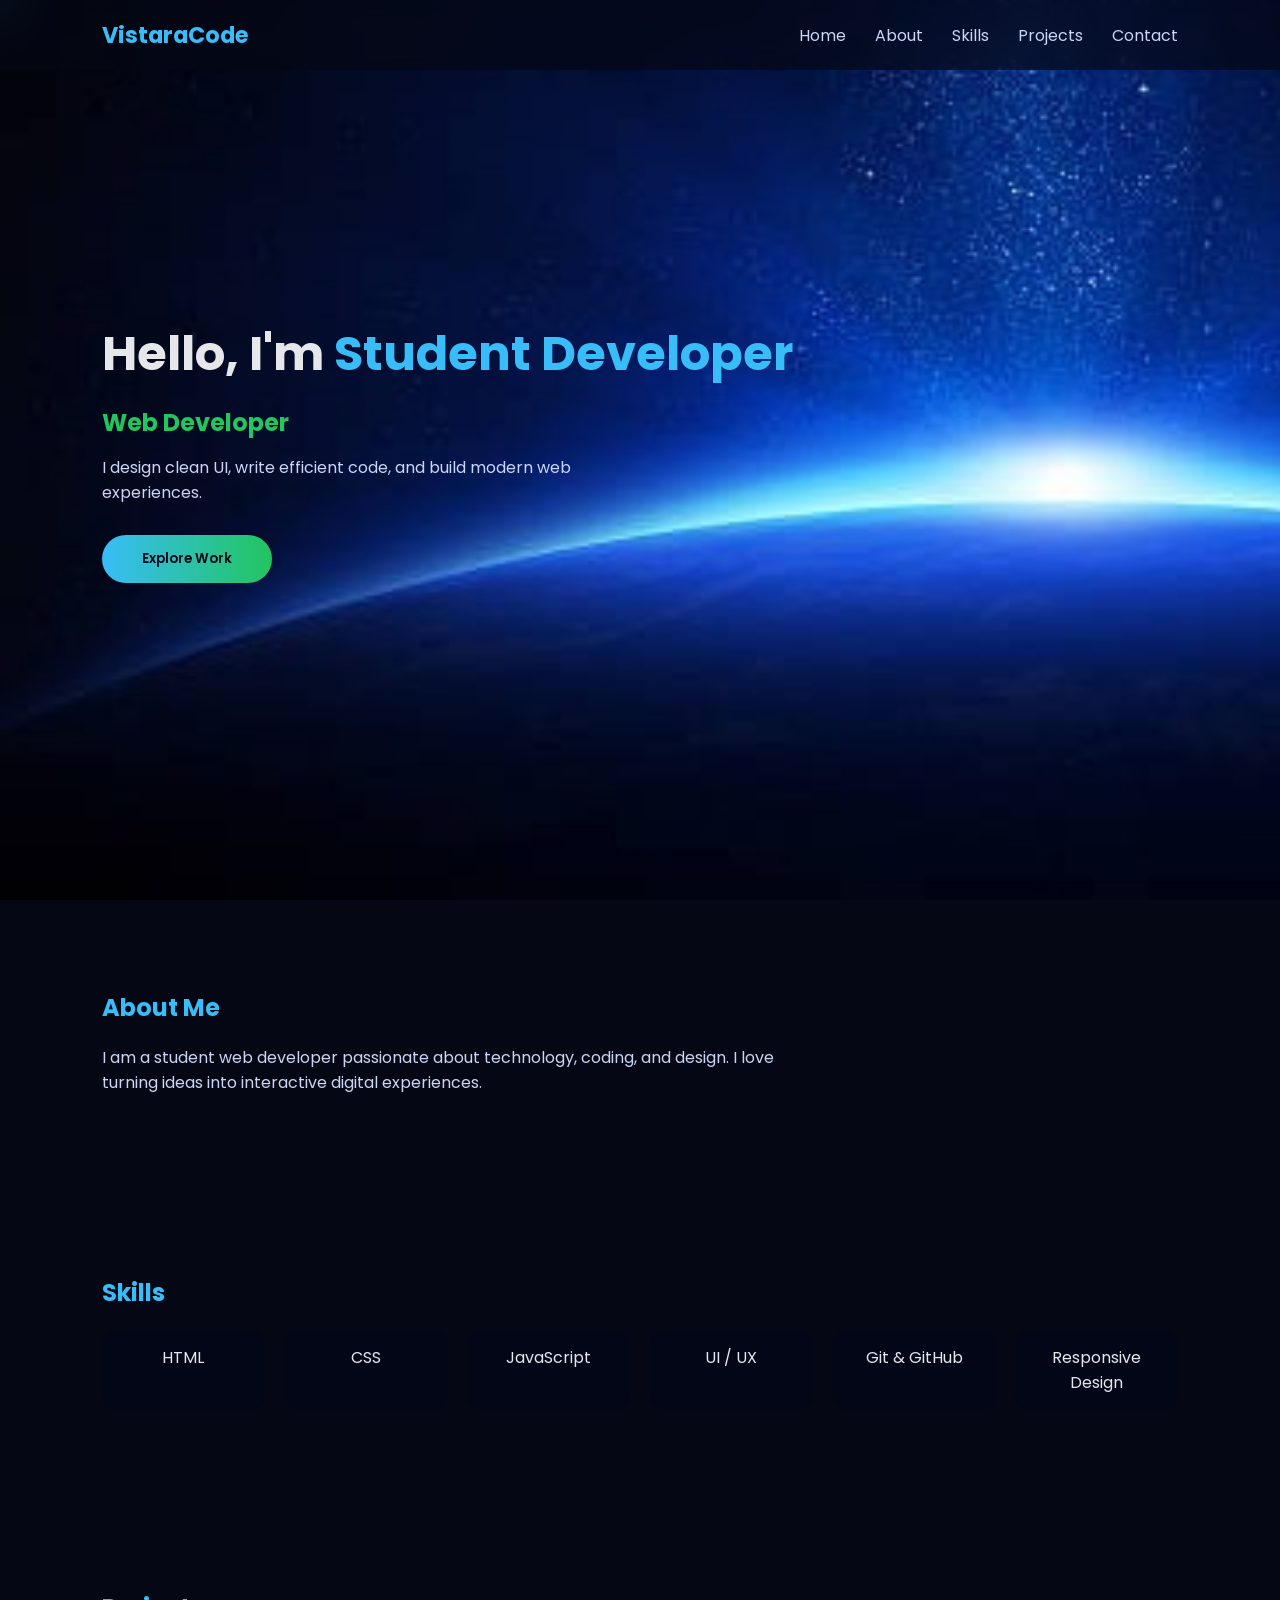
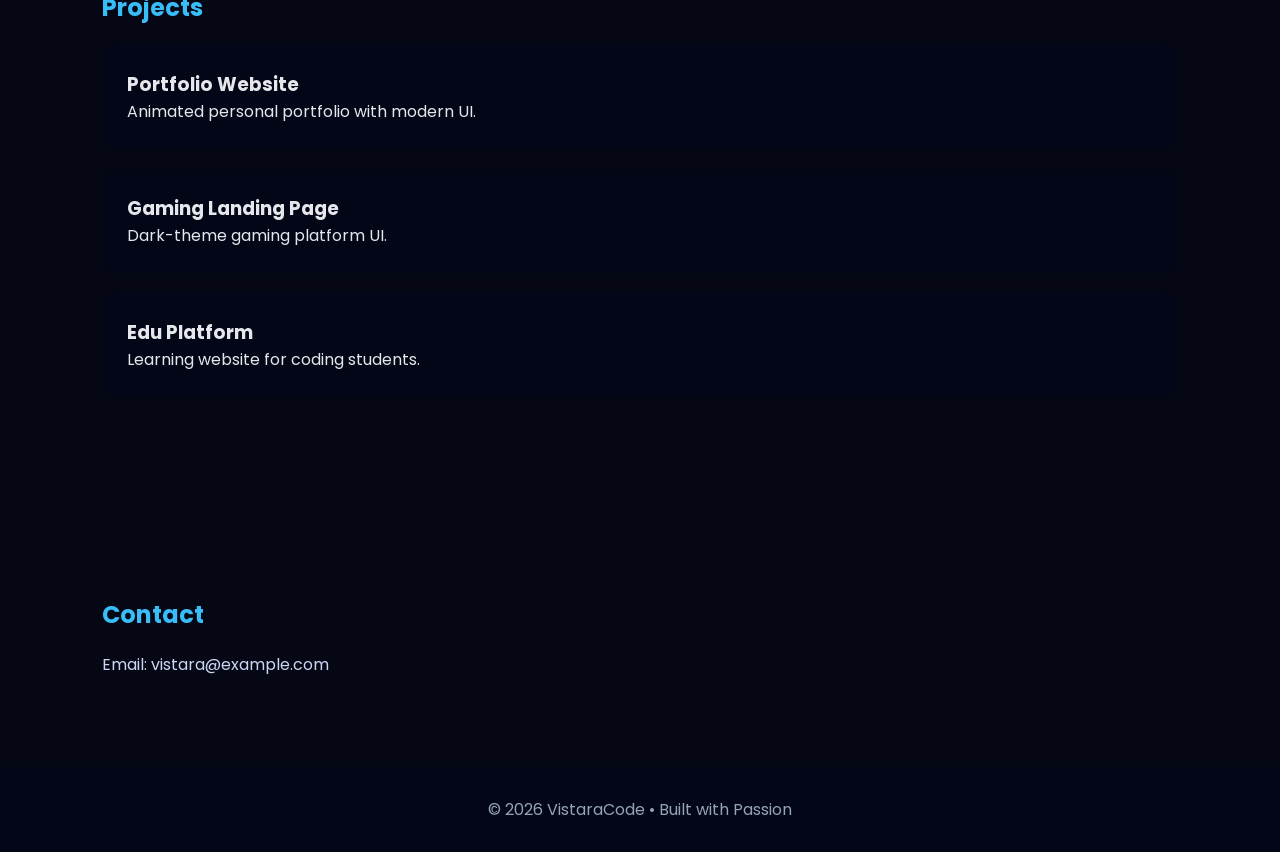
==== index.html @ fbb5d7d7 "main.html" ====
<!DOCTYPE html>
<html lang="en">
<head>
  <meta charset="UTF-8">
  <meta name="viewport" content="width=device-width, initial-scale=1.0">
  <title>Student Portfolio | Web Developer</title>

  <!-- Google Font -->
  <link href="https://fonts.googleapis.com/css2?family=Poppins:wght@300;400;600;700&display=swap" rel="stylesheet">

  <link rel="stylesheet" href="style.css">
</head>
<body>

<header>
  <div class="logo">VistaraCode</div>
  <nav>
    <a href="#home">Home</a>
    <a href="#about">About</a>
    <a href="#skills">Skills</a>
    <a href="#projects">Projects</a>
    <a href="#contact">Contact</a>
  </nav>
</header>

<!-- HERO -->
<section class="hero" id="home">
  <div class="hero-content">
    <h1>Hello, I'm <span>Student Developer</span></h1>
    <h2 id="role">Web Developer</h2>
    <p>I design clean UI, write efficient code, and build modern web experiences.</p>
    <button>Explore Work</button>
  </div>
</section>

<!-- ABOUT -->
<section class="about" id="about">
  <h2>About Me</h2>
  <p>
    I am a student web developer passionate about technology, coding, and design.
    I love turning ideas into interactive digital experiences.
  </p>
</section>

<!-- SKILLS -->
<section class="skills" id="skills">
  <h2>Skills</h2>
  <div class="skill-grid">
    <div class="skill-card">HTML</div>
    <div class="skill-card">CSS</div>
    <div class="skill-card">JavaScript</div>
    <div class="skill-card">UI / UX</div>
    <div class="skill-card">Git & GitHub</div>
    <div class="skill-card">Responsive Design</div>
  </div>
</section>

<!-- PROJECTS -->
<section class="projects" id="projects">
  <h2>Projects</h2>

  <div class="project-card">
    <h3>Portfolio Website</h3>
    <p>Animated personal portfolio with modern UI.</p>
  </div>

  <div class="project-card">
    <h3>Gaming Landing Page</h3>
    <p>Dark-theme gaming platform UI.</p>
  </div>

  <div class="project-card">
    <h3>Edu Platform</h3>
    <p>Learning website for coding students.</p>
  </div>
</section>

<!-- CONTACT -->
<section class="contact" id="contact">
  <h2>Contact</h2>
  <p>Email: vistara@example.com</p>
</section>

<footer>
  © 2026 VistaraCode • Built with Passion
</footer>
<div class="cursor-glow"></div>

<script src="script.js"></script>
</body>
</html>
---- style.css ----
*{
  margin:0;
  padding:0;
  box-sizing:border-box;
  font-family:'Poppins',sans-serif;
}
html{
  scroll-behavior:smooth;
}

*{
  transition:
    color .3s ease,
    background .3s ease,
    transform .3s ease,
    box-shadow .3s ease,
    opacity .3s ease;
}

body{
  background:#050814;
  color:#e5e7eb;
  overflow-x:hidden;
}

header{
  position:fixed;
  top:0;
  width:100%;
  padding:18px 8%;
  display:flex;
  justify-content:space-between;
  align-items:center;
  background:rgba(5,8,20,0.7);
  backdrop-filter:blur(10px);
  z-index:100;
}
header{
  transition:background .4s ease, box-shadow .4s ease;
}

header:hover{
  background:rgba(5,8,20,0.85);
  box-shadow:0 10px 30px rgba(0,0,0,.4);
}


.logo{
  font-size:1.4rem;
  font-weight:700;
  color:#38bdf8;
}

nav a{
  margin-left:25px;
  color:#cbd5f5;
  text-decoration:none;
  position:relative;
  transition:.3s;
}

nav a::after{
  content:'';
  position:absolute;
  bottom:-6px;
  left:0;
  width:0;
  height:2px;
  background:#38bdf8;
  transition:.3s;
}

nav a:hover{
  color:#38bdf8;
}
nav a:hover::after{
  width:100%;
}

/* HERO */
.hero{
  min-height:100vh;
  display:flex;
  align-items:center;
  padding:0 8%;
  background-image: url("Images/im.jpeg");
  background-size: cover;
}
.hero{
  position:relative;
  overflow:hidden;
}

.hero::after{
  content:'';
  position:absolute;
  inset:0;
  background:
    radial-gradient(circle at 20% 20%, rgba(56,189,248,.12), transparent 40%),
    radial-gradient(circle at 80% 80%, rgba(34,197,94,.12), transparent 40%);
  z-index:-1;
  transition:transform .2s ease;
}

.hero h1,
.hero h2,
.hero p{
  transition:transform .5s ease, opacity .5s ease;
}

.hero:hover h1{
  transform:translateY(-4px);
}

.hero:hover p{
  opacity:.9;
}


.hero-content{
  animation:fadeUp 1.2s ease forwards;
}

.hero h1{
  font-size:3rem;
}
.hero h1 span{
  color:#38bdf8;
}

.hero h2{
  margin:15px 0;
  color:#22c55e;
}

.hero p{
  max-width:500px;
  color:#cbd5f5;
}

.hero button{
  margin-top:30px;
  padding:14px 40px;
  border:none;
  border-radius:30px;
  background:linear-gradient(to right,#38bdf8,#22c55e);
  color:#020617;
  font-weight:600;
  cursor:pointer;
  transition:
    transform .3s ease,
    box-shadow .3s ease,
    background .4s ease;
}

.hero button:hover{
  transform:translateY(-3px) scale(1.05);
  box-shadow:0 20px 40px rgba(56,189,248,.4);
}


/* SECTIONS */
section{
  padding:90px 8%;
}

h2{
  color:#38bdf8;
  margin-bottom:20px;
}

/* ABOUT */
.about p{
  max-width:700px;
  color:#cbd5f5;
}

/* SKILLS */
.skill-grid{
  display:grid;
  grid-template-columns:repeat(auto-fit,minmax(150px,1fr));
  gap:20px;
}

.skill-card{
  background:#020617;
  padding:15px;
  text-align:center;
  border-radius:15px;
  transition:
    transform .35s ease,
    box-shadow .35s ease,
    background .35s ease;
}

.skill-card:hover{
  background:#020617;
  transform:translateY(-10px);
  box-shadow:0 20px 45px rgba(56,189,248,.35);
}

.project-card{
  background:#020617;
  padding:25px;
  border-radius:15px;
  margin-bottom:20px;
  transition:
    transform .35s ease,
    box-shadow .35s ease;
}

.project-card:hover{
  transform:translateY(-8px) scale(1.02);
  box-shadow:0 25px 55px rgba(34,197,94,.3);
}



/* CONTACT */
.contact p{
  color:#cbd5f5;
}

footer{
  text-align:center;
  padding:30px;
  background:#020617;
  color:#94a3b8;
}

@keyframes fadeUp{
  from{
    opacity:0;
    transform:translateY(40px);
  }
  to{
    opacity:1;
    transform:translateY(0);
  }
}

@media(max-width:768px){
  header{
    flex-direction:column;
    gap:10px;
  }
  .hero h1{
    font-size:2.2rem;
  }
}
.cursor-glow{
  position:fixed;
  top:0;
  left:0;
  width:150px;
  height:150px;
  border-radius:50%;
  pointer-events:none;
  background:radial-gradient(
    circle,
    rgba(56,189,248,0.15),
    rgba(56,189,248,0.05),
    transparent 60%
  );
  transform:translate(-50%,-50%);
  z-index:0;
  transition:opacity .3s ease;
}
.hero button,
.skill-card,
.project-card{
  transition:
    transform .25s ease,
    box-shadow .25s ease;
  will-change:transform;
}
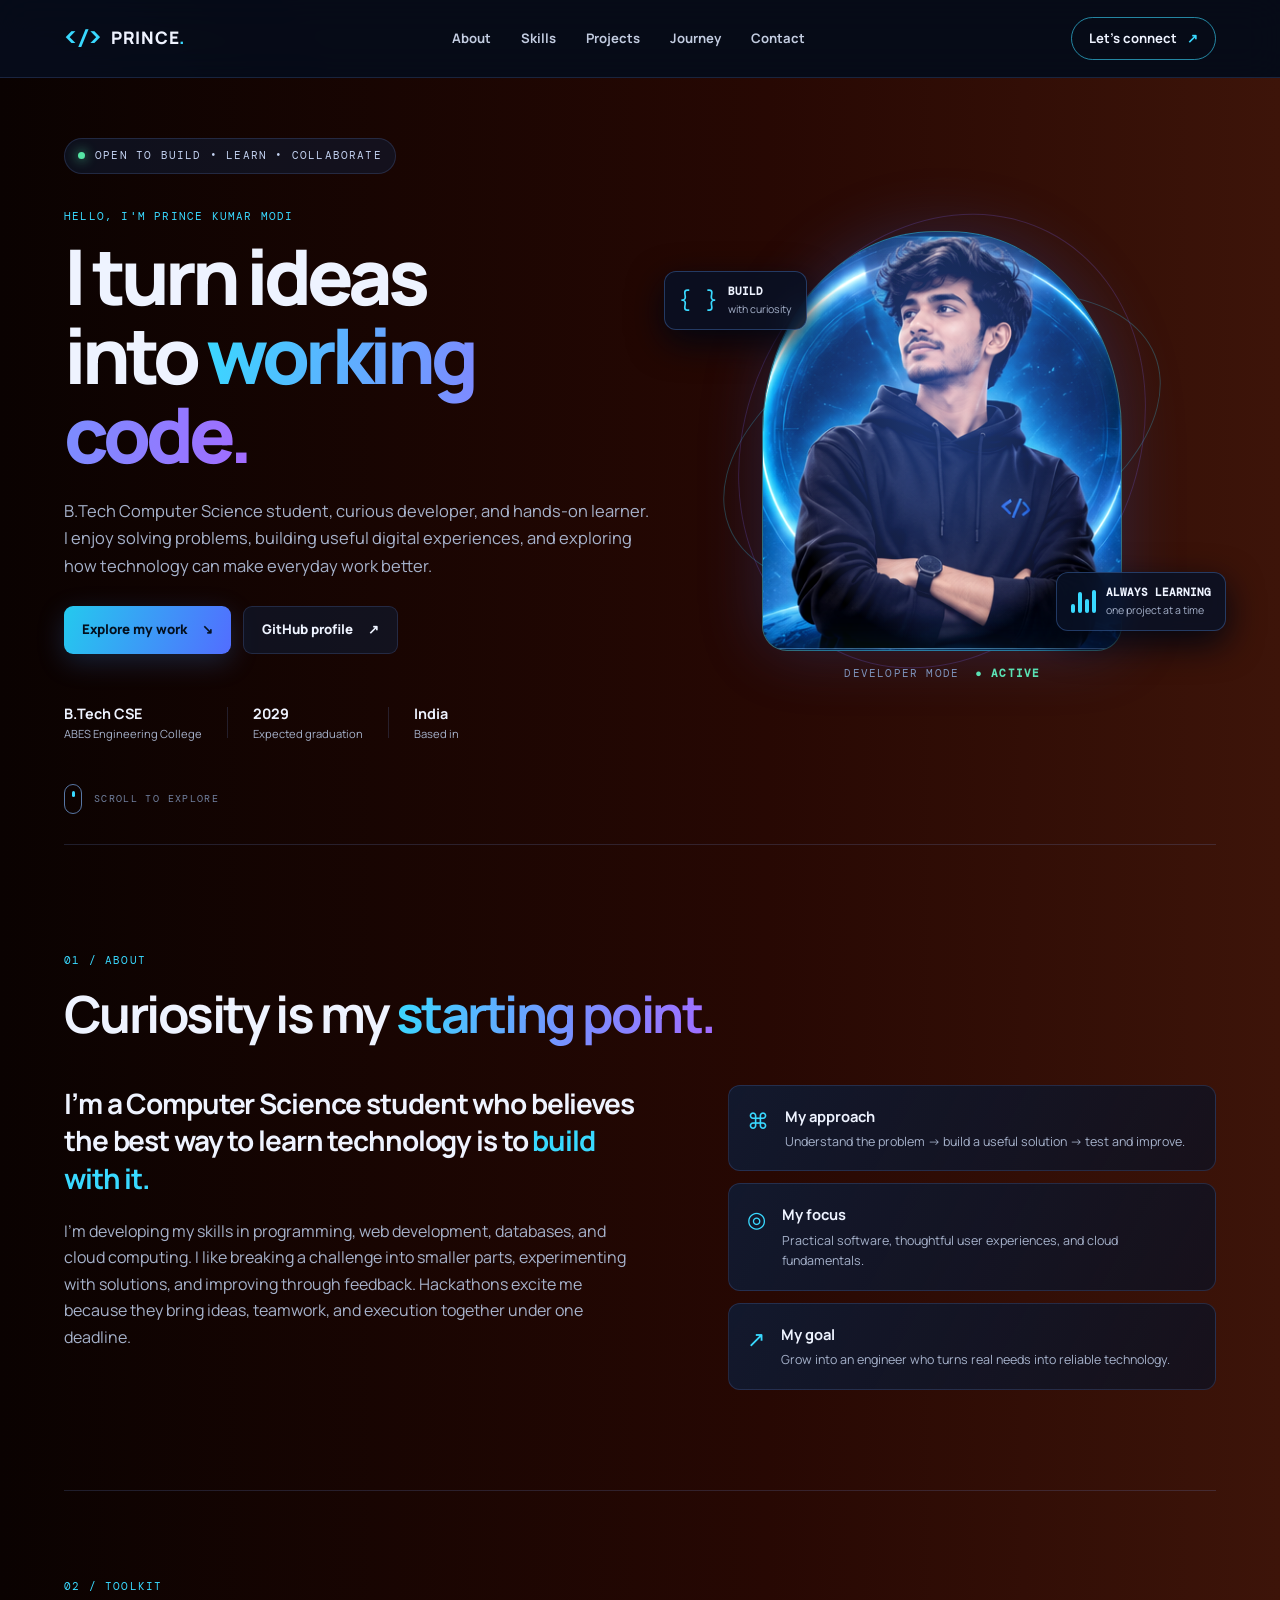
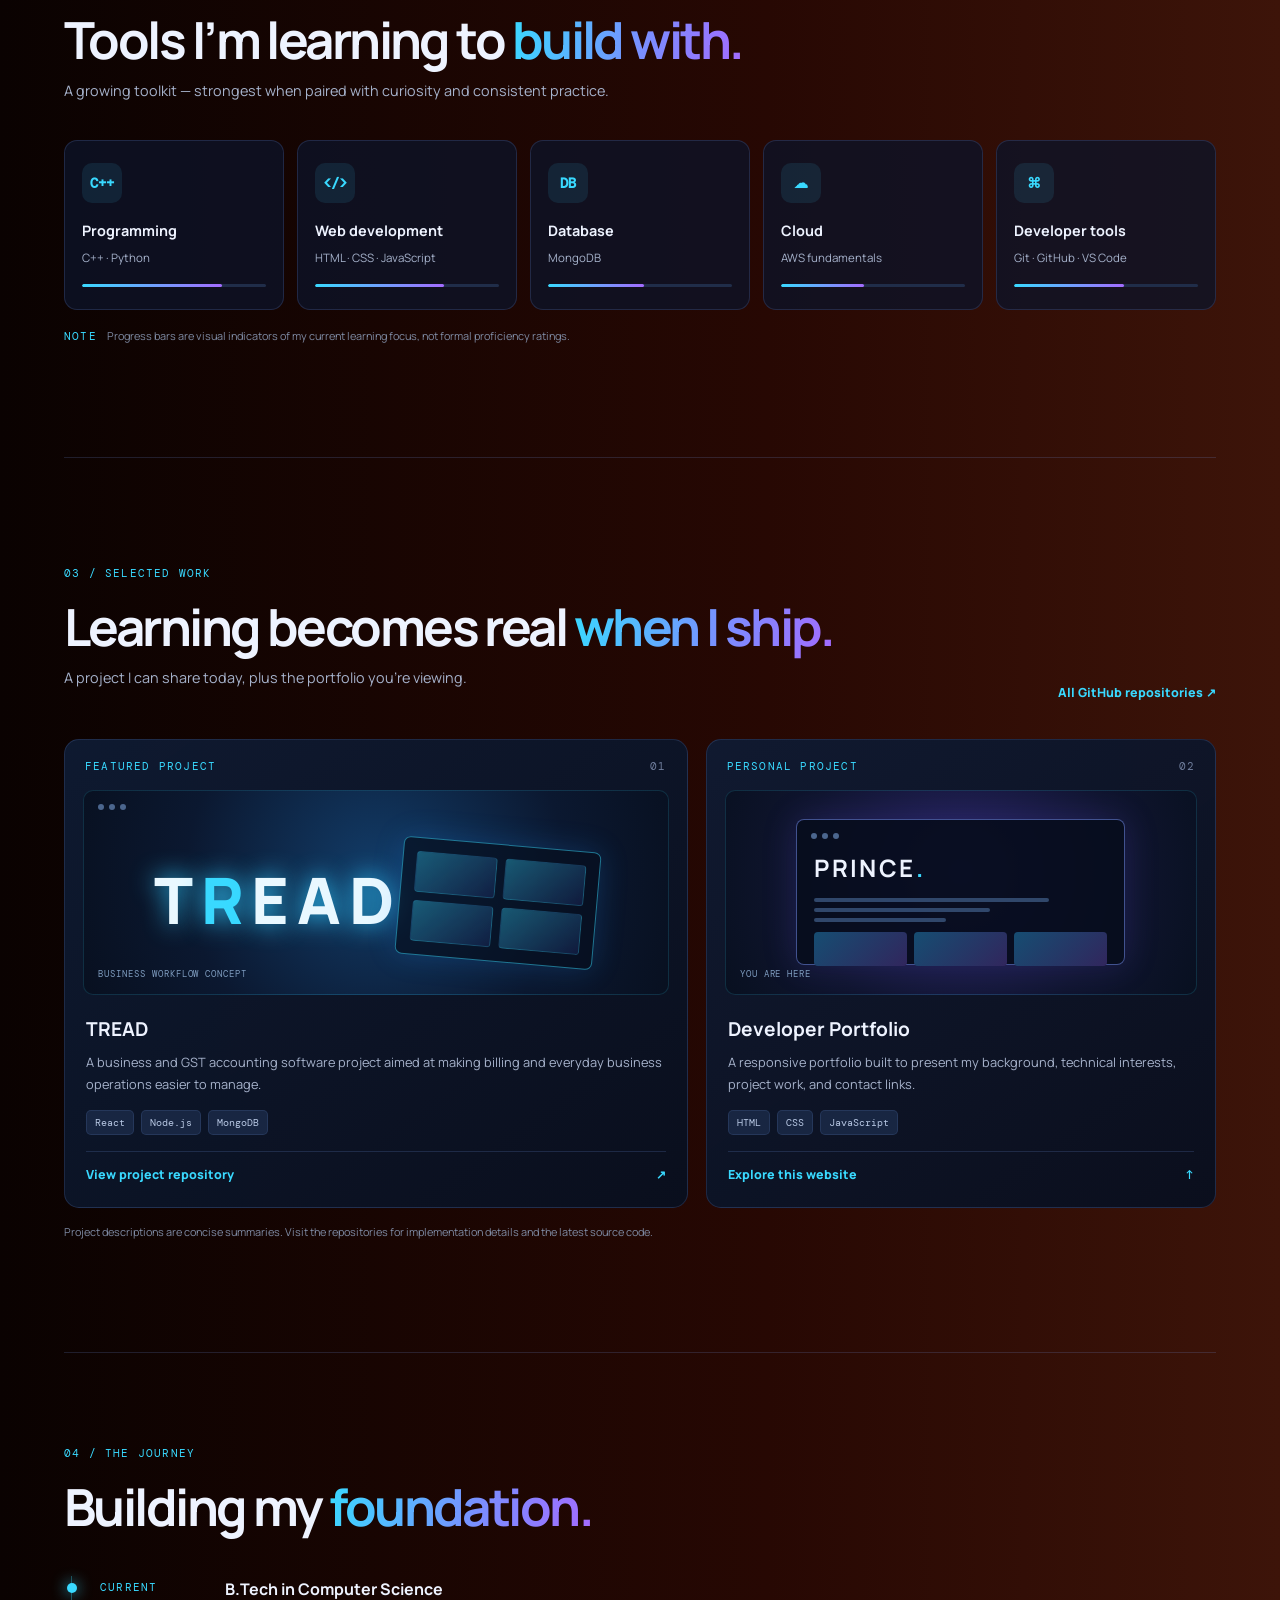
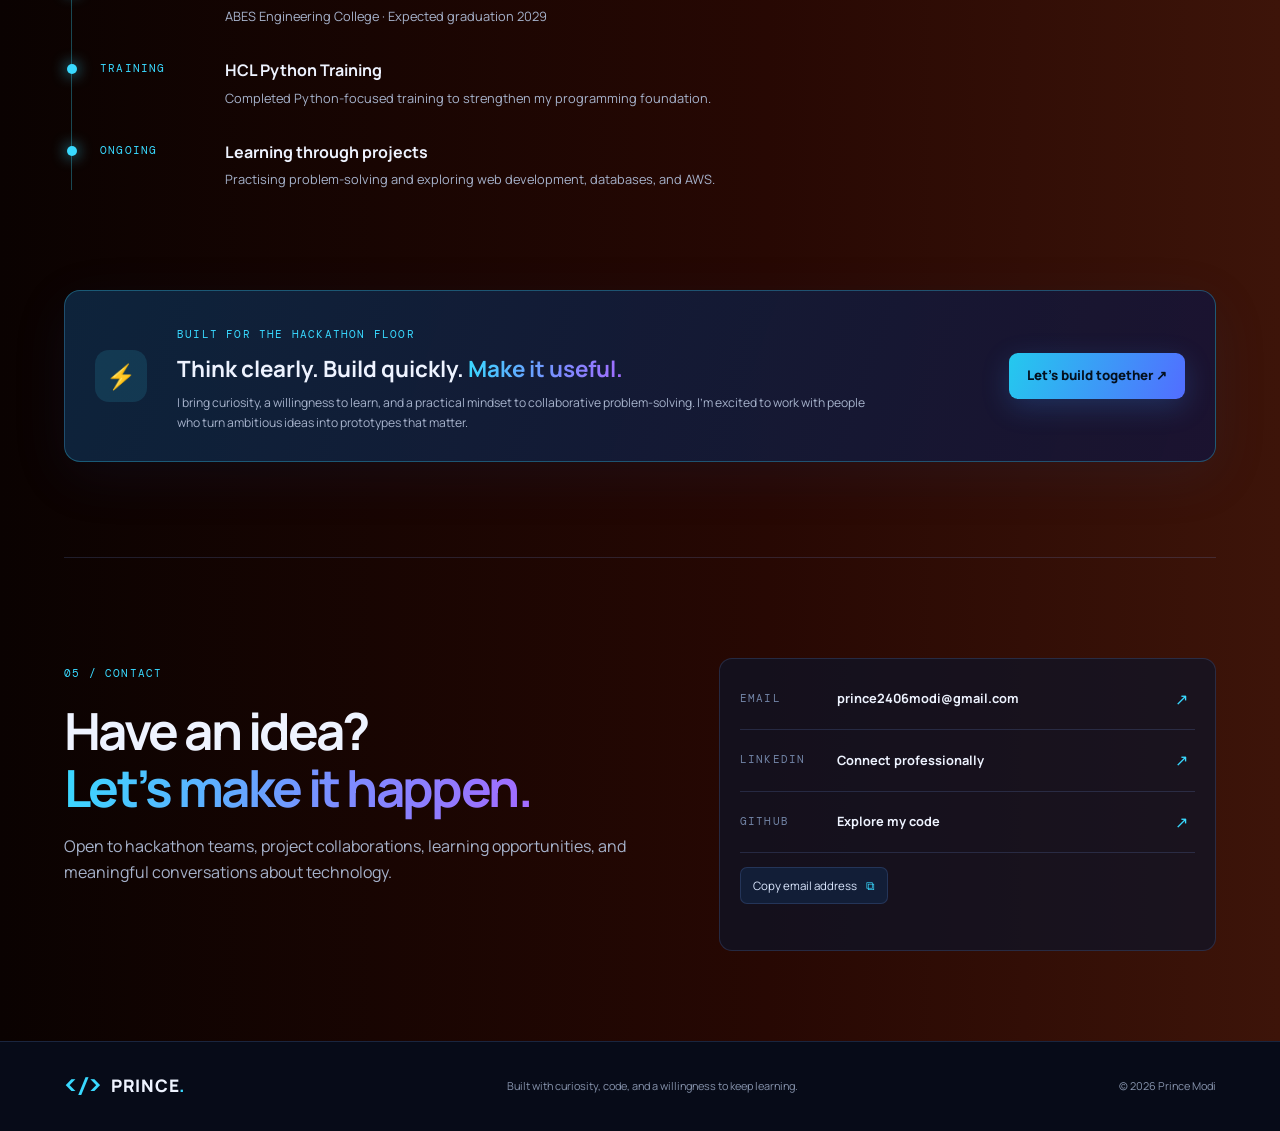
==== commit 3d8ec937: "Project comp" ====
--- a/index.html
+++ b/index.html
@@ -1,91 +1,98 @@
-<!DOCTYPE html>
+<!doctype html>
 <html lang="en">
 <head>
-  <meta charset="UTF-8">
-  <meta name="viewport" content="width=device-width, initial-scale=1.0">
-  <title>Student Portfolio | Web Developer</title>
-
-  <!-- Google Font -->
-  <link href="https://fonts.googleapis.com/css2?family=Poppins:wght@300;400;600;700&display=swap" rel="stylesheet">
-
+  <meta charset="utf-8">
+  <meta name="viewport" content="width=device-width, initial-scale=1">
+  <meta name="theme-color" content="#070b18">
+  <meta name="description" content="Prince Modi — B.Tech Computer Science student, developer and hackathon builder exploring software, web technologies and cloud computing.">
+  <title>Prince Modi | Developer & Hackathon Portfolio</title>
+  <link rel="preconnect" href="https://fonts.googleapis.com">
+  <link rel="preconnect" href="https://fonts.gstatic.com" crossorigin>
+  <link href="https://fonts.googleapis.com/css2?family=DM+Mono:wght@400;500&family=Manrope:wght@400;500;600;700;800&display=swap" rel="stylesheet">
   <link rel="stylesheet" href="style.css">
+  <script src="main.js" defer></script>
 </head>
 <body>
+  <div class="ambient ambient-one"></div><div class="ambient ambient-two"></div>
+  <header class="site-header">
+    <a class="brand" href="#home" aria-label="Prince Modi home"><span class="brand-mark">&lt;/&gt;</span> PRINCE<span class="brand-dot">.</span></a>
+    <button class="menu-toggle" aria-label="Open navigation" aria-expanded="false" aria-controls="site-nav"><span></span><span></span><span></span></button>
+    <nav id="site-nav" class="site-nav">
+      <a href="#about">About</a><a href="#skills">Skills</a><a href="#projects">Projects</a><a href="#journey">Journey</a><a href="#contact">Contact</a>
+    </nav>
+    <a class="header-cta" href="#contact">Let's connect <span>↗</span></a>
+  </header>
 
-<header>
-  <div class="logo">VistaraCode</div>
-  <nav>
-    <a href="#home">Home</a>
-    <a href="#about">About</a>
-    <a href="#skills">Skills</a>
-    <a href="#projects">Projects</a>
-    <a href="#contact">Contact</a>
-  </nav>
-</header>
+  <main>
+    <section class="hero section-wrap" id="home">
+      <div class="hero-copy reveal">
+        <div class="eyebrow"><span class="status-dot"></span> OPEN TO BUILD • LEARN • COLLABORATE</div>
+        <p class="hero-kicker">HELLO, I'M PRINCE KUMAR MODI</p>
+        <h1>I turn ideas<br>into <span class="gradient-text">working code.</span></h1>
+        <p class="hero-lead">B.Tech Computer Science student, curious developer, and hands-on learner. I enjoy solving problems, building useful digital experiences, and exploring how technology can make everyday work better.</p>
+        <div class="hero-actions"><a class="btn btn-primary" href="#projects">Explore my work <span>↘</span></a><a class="btn btn-ghost" href="https://github.com/prince2406modi-dev" target="_blank" rel="noopener noreferrer">GitHub profile <span>↗</span></a></div>
+        <div class="hero-meta"><div><strong>B.Tech CSE</strong><span>ABES Engineering College</span></div><i></i><div><strong>2029</strong><span>Expected graduation</span></div><i></i><div><strong>India</strong><span>Based in</span></div></div>
+      </div>
+      <div class="hero-art reveal">
+        <div class="orbit orbit-a"></div><div class="orbit orbit-b"></div><div class="portrait-frame"><img src="assets/profile-avatar.png" alt="AI-generated futuristic developer avatar representing Prince Modi"></div>
+        <div class="floating-chip chip-top"><span class="chip-icon">{ }</span><span><b>BUILD</b><small>with curiosity</small></span></div>
+        <div class="floating-chip chip-bottom"><span class="pulse-bars"><i></i><i></i><i></i><i></i></span><span><b>ALWAYS LEARNING</b><small>one project at a time</small></span></div>
+        <span class="art-caption">DEVELOPER MODE <b>● ACTIVE</b></span>
+      </div>
+      <a class="scroll-cue" href="#about"><span></span> SCROLL TO EXPLORE</a>
+    </section>
 
-<!-- HERO -->
-<section class="hero" id="home">
-  <div class="hero-content">
-    <h1>Hello, I'm <span>Student Developer</span></h1>
-    <h2 id="role">Web Developer</h2>
-    <p>I design clean UI, write efficient code, and build modern web experiences.</p>
-    <button>Explore Work</button>
-  </div>
-</section>
+    <section class="intro section-wrap reveal" id="about">
+      <div class="section-heading"><span class="section-index">01 / ABOUT</span><h2>Curiosity is my <span class="gradient-text">starting point.</span></h2></div>
+      <div class="intro-grid">
+        <div class="intro-main"><p class="big-copy">I’m a Computer Science student who believes the best way to learn technology is to <em>build with it.</em></p><p class="body-copy">I’m developing my skills in programming, web development, databases, and cloud computing. I like breaking a challenge into smaller parts, experimenting with solutions, and improving through feedback. Hackathons excite me because they bring ideas, teamwork, and execution together under one deadline.</p></div>
+        <div class="info-stack">
+          <article class="info-card"><span class="info-icon">⌘</span><div><h3>My approach</h3><p>Understand the problem → build a useful solution → test and improve.</p></div></article>
+          <article class="info-card"><span class="info-icon">◎</span><div><h3>My focus</h3><p>Practical software, thoughtful user experiences, and cloud fundamentals.</p></div></article>
+          <article class="info-card"><span class="info-icon">↗</span><div><h3>My goal</h3><p>Grow into an engineer who turns real needs into reliable technology.</p></div></article>
+        </div>
+      </div>
+    </section>
 
-<!-- ABOUT -->
-<section class="about" id="about">
-  <h2>About Me</h2>
-  <p>
-    I am a student web developer passionate about technology, coding, and design.
-    I love turning ideas into interactive digital experiences.
-  </p>
-</section>
+    <section class="skills-section section-wrap reveal" id="skills">
+      <div class="section-heading"><span class="section-index">02 / TOOLKIT</span><h2>Tools I’m learning to <span class="gradient-text">build with.</span></h2><p class="section-sub">A growing toolkit — strongest when paired with curiosity and consistent practice.</p></div>
+      <div class="skill-grid">
+        <article class="skill-card"><span class="skill-symbol">C++</span><h3>Programming</h3><p>C++ · Python</p><div class="skill-line"><span style="width:76%"></span></div></article>
+        <article class="skill-card"><span class="skill-symbol">&lt;/&gt;</span><h3>Web development</h3><p>HTML · CSS · JavaScript</p><div class="skill-line"><span style="width:70%"></span></div></article>
+        <article class="skill-card"><span class="skill-symbol">DB</span><h3>Database</h3><p>MongoDB</p><div class="skill-line"><span style="width:52%"></span></div></article>
+        <article class="skill-card"><span class="skill-symbol">☁</span><h3>Cloud</h3><p>AWS fundamentals</p><div class="skill-line"><span style="width:45%"></span></div></article>
+        <article class="skill-card"><span class="skill-symbol">⌘</span><h3>Developer tools</h3><p>Git · GitHub · VS Code</p><div class="skill-line"><span style="width:60%"></span></div></article>
+      </div>
+      <p class="skill-note"><span>NOTE</span> Progress bars are visual indicators of my current learning focus, not formal proficiency ratings.</p>
+    </section>
 
-<!-- SKILLS -->
-<section class="skills" id="skills">
-  <h2>Skills</h2>
-  <div class="skill-grid">
-    <div class="skill-card">HTML</div>
-    <div class="skill-card">CSS</div>
-    <div class="skill-card">JavaScript</div>
-    <div class="skill-card">UI / UX</div>
-    <div class="skill-card">Git & GitHub</div>
-    <div class="skill-card">Responsive Design</div>
-  </div>
-</section>
+    <section class="projects-section section-wrap reveal" id="projects">
+      <div class="section-heading project-heading"><div><span class="section-index">03 / SELECTED WORK</span><h2>Learning becomes real <span class="gradient-text">when I ship.</span></h2><p class="section-sub">A project I can share today, plus the portfolio you’re viewing.</p></div><a class="text-link" href="https://github.com/prince2406modi-dev" target="_blank" rel="noopener noreferrer">All GitHub repositories ↗</a></div>
+      <div class="project-grid">
+        <article class="project-card project-featured"><div class="project-topline"><span class="project-label">FEATURED PROJECT</span><span class="project-number">01</span></div><div class="project-visual tread-visual"><div class="window-dots"><i></i><i></i><i></i></div><div class="tread-mark">T<span>R</span>EAD</div><div class="mock-ui"><div></div><div></div><div></div><div></div></div><span class="visual-caption">BUSINESS WORKFLOW CONCEPT</span></div><div class="project-content"><h3>TREAD</h3><p>A business and GST accounting software project aimed at making billing and everyday business operations easier to manage.</p><div class="tag-row"><span>React</span><span>Node.js</span><span>MongoDB</span></div><a class="project-link" href="https://github.com/prince2406modi-dev/Tread" target="_blank" rel="noopener noreferrer">View project repository <b>↗</b></a></div></article>
+        <article class="project-card"><div class="project-topline"><span class="project-label">PERSONAL PROJECT</span><span class="project-number">02</span></div><div class="project-visual portfolio-visual"><div class="mini-browser"><div class="window-dots"><i></i><i></i><i></i></div><div class="mini-browser-body"><b>PRINCE<span>.</span></b><div class="mini-lines"><i></i><i></i><i></i></div><div class="mini-tiles"><i></i><i></i><i></i></div></div></div><span class="visual-caption">YOU ARE HERE</span></div><div class="project-content"><h3>Developer Portfolio</h3><p>A responsive portfolio built to present my background, technical interests, project work, and contact links.</p><div class="tag-row"><span>HTML</span><span>CSS</span><span>JavaScript</span></div><a class="project-link" href="#home">Explore this website <b>↑</b></a></div></article>
+      </div>
+      <p class="project-disclaimer">Project descriptions are concise summaries. Visit the repositories for implementation details and the latest source code.</p>
+    </section>
 
-<!-- PROJECTS -->
-<section class="projects" id="projects">
-  <h2>Projects</h2>
+    <section class="journey-section section-wrap reveal" id="journey">
+      <div class="section-heading"><span class="section-index">04 / THE JOURNEY</span><h2>Building my <span class="gradient-text">foundation.</span></h2></div>
+      <div class="timeline">
+        <article class="timeline-item"><span class="timeline-point"></span><span class="timeline-date">CURRENT</span><div><h3>B.Tech in Computer Science</h3><p>ABES Engineering College · Expected graduation 2029</p></div></article>
+        <article class="timeline-item"><span class="timeline-point"></span><span class="timeline-date">TRAINING</span><div><h3>HCL Python Training</h3><p>Completed Python-focused training to strengthen my programming foundation.</p></div></article>
+        <article class="timeline-item"><span class="timeline-point"></span><span class="timeline-date">ONGOING</span><div><h3>Learning through projects</h3><p>Practising problem-solving and exploring web development, databases, and AWS.</p></div></article>
+      </div>
+    </section>
 
-  <div class="project-card">
-    <h3>Portfolio Website</h3>
-    <p>Animated personal portfolio with modern UI.</p>
-  </div>
+    <section class="hackathon-band section-wrap reveal">
+      <div class="hackathon-icon">⚡</div><div><span class="section-index">BUILT FOR THE HACKATHON FLOOR</span><h2>Think clearly. Build quickly. <span class="gradient-text">Make it useful.</span></h2><p>I bring curiosity, a willingness to learn, and a practical mindset to collaborative problem-solving. I’m excited to work with people who turn ambitious ideas into prototypes that matter.</p></div><a class="btn btn-primary" href="mailto:princemodi2580@gmail.com?subject=Hackathon%20Collaboration">Let’s build together ↗</a>
+    </section>
 
-  <div class="project-card">
-    <h3>Gaming Landing Page</h3>
-    <p>Dark-theme gaming platform UI.</p>
-  </div>
-
-  <div class="project-card">
-    <h3>Edu Platform</h3>
-    <p>Learning website for coding students.</p>
-  </div>
-</section>
-
-<!-- CONTACT -->
-<section class="contact" id="contact">
-  <h2>Contact</h2>
-  <p>Email: vistara@example.com</p>
-</section>
-
-<footer>
-  © 2026 VistaraCode • Built with Passion
-</footer>
-<div class="cursor-glow"></div>
-
-<script src="script.js"></script>
+    <section class="contact-section section-wrap reveal" id="contact">
+      <div class="contact-copy"><span class="section-index">05 / CONTACT</span><h2>Have an idea?<br><span class="gradient-text">Let’s make it happen.</span></h2><p>Open to hackathon teams, project collaborations, learning opportunities, and meaningful conversations about technology.</p></div>
+      <div class="contact-panel"><a href="mailto:princemodi2580@gmail.com" class="contact-row"><span>EMAIL</span><b>prince2406modi@gmail.com</b><i>↗</i></a><a href="https://www.linkedin.com/in/prince-kumar-modi-2b3559392/" target="_blank" rel="noopener noreferrer" class="contact-row"><span>LINKEDIN</span><b>Connect professionally</b><i>↗</i></a><a href="https://github.com/prince2406modi-dev" target="_blank" rel="noopener noreferrer" class="contact-row"><span>GITHUB</span><b>Explore my code</b><i>↗</i></a><button class="copy-email" type="button" data-copy="princemodi2580@gmail.com">Copy email address <span>⧉</span></button><p class="copy-feedback" aria-live="polite"></p></div>
+    </section>
+  </main>
+  <footer class="site-footer"><a class="brand" href="#home"><span class="brand-mark">&lt;/&gt;</span> PRINCE<span class="brand-dot">.</span></a><p>Built with curiosity, code, and a willingness to keep learning.</p><span>© <span id="year"></span> Prince Modi</span></footer>
 </body>
 </html>
--- a/style.css
+++ b/style.css
@@ -1,276 +1,1066 @@
-*{
-  margin:0;
-  padding:0;
-  box-sizing:border-box;
-  font-family:'Poppins',sans-serif;
-}
-html{
-  scroll-behavior:smooth;
-}
-
-*{
+:root {
+  --bg: #070b18;
+  --panel: #0d1428;
+  --panel2: #101b33;
+  --line: rgba(126, 166, 255, 0.17);
+  --text: #eef3ff;
+  --muted: #a6b2cb;
+  --cyan: #39d9ff;
+  --blue: #5877ff;
+  --violet: #a36bff;
+  --mono: "DM Mono", monospace;
+  --sans: "Manrope", sans-serif;
+}
+* {
+  box-sizing: border-box;
+}
+html {
+  scroll-behavior: smooth;
+  scroll-padding-top: 90px;
+}
+body {
+  margin: 0;
+  background: var(--bg);
+  color: var(--text);
+  font-family: var(--sans);
+  line-height: 1.65;
+  overflow-x: hidden;
+}
+a {
+  color: inherit;
+  text-decoration: none;
+}
+button {
+  font: inherit;
+}
+.ambient {
+  position: fixed;
+  width: 440px;
+  height: 440px;
+  border-radius: 50%;
+  filter: blur(110px);
+  opacity: 0.12;
+  pointer-events: none;
+  z-index: -1;
+}
+.ambient-one {
+  background: #174dff;
+  top: 5%;
+  left: -240px;
+}
+.ambient-two {
+  background: #8a35ff;
+  right: -270px;
+  top: 55%;
+}
+.site-header {
+  height: 78px;
+  padding: 0 max(5vw, 24px);
+  display: flex;
+  align-items: center;
+  justify-content: space-between;
+  border-bottom: 1px solid var(--line);
+  background: rgba(7, 11, 24, 0.82);
+  backdrop-filter: blur(18px);
+  position: sticky;
+  top: 0;
+  z-index: 20;
+}
+.brand {
+  font-weight: 800;
+  letter-spacing: 0.04em;
+  font-size: 1.08rem;
+  display: flex;
+  align-items: center;
+  gap: 9px;
+}
+.brand-mark {
+  color: var(--cyan);
+  font-family: var(--mono);
+  font-size: 1.25rem;
+}
+.brand-dot {
+  color: var(--cyan);
+  margin-left: -9px;
+}
+.site-nav {
+  display: flex;
+  gap: 30px;
+}
+.site-nav a,
+.header-cta {
+  font-size: 0.82rem;
+  font-weight: 700;
+  color: #c2cce0;
+  transition: color 0.2s;
+}
+.site-nav a:hover,
+.site-nav a.active {
+  color: var(--cyan);
+}
+.header-cta {
+  border: 1px solid rgba(57, 217, 255, 0.6);
+  padding: 10px 17px;
+  border-radius: 999px;
+  color: var(--text);
+}
+.header-cta span {
+  color: var(--cyan);
+  margin-left: 7px;
+}
+.menu-toggle {
+  display: none;
+  background: none;
+  border: 0;
+}
+.section-wrap {
+  width: min(1160px, 90%);
+  margin-inline: auto;
+}
+main{
+background: linear-gradient(to right, #0a0201 0%, #270803 60%, #3d1409 100%);}
+.hero {
+  min-height: 690px;
+  display: grid;
+  grid-template-columns: 1.05fr 0.95fr;
+  align-items: center;
+  position: relative;
+  padding-top: 60px;
+  padding-bottom: 100px;
+}
+.eyebrow,
+.section-index,
+.hero-kicker,
+.project-label,
+.project-number,
+.art-caption,
+.visual-caption,
+.timeline-date,
+.contact-row > span,
+.skill-note > span {
+  font-family: var(--mono);
+  letter-spacing: 0.11em;
+  font-size: 0.68rem;
+}
+.eyebrow {
+  color: #c2d1f0;
+  display: flex;
+  align-items: center;
+  gap: 10px;
+  border: 1px solid var(--line);
+  border-radius: 99px;
+  padding: 8px 13px;
+  width: max-content;
+  background: rgba(17, 30, 57, 0.5);
+}
+.status-dot {
+  width: 7px;
+  height: 7px;
+  background: #55e6a5;
+  border-radius: 50%;
+  box-shadow: 0 0 12px #55e6a5;
+}
+.hero-kicker {
+  color: var(--cyan);
+  margin: 34px 0 10px;
+}
+.hero h1 {
+  font-size: clamp(3.2rem, 6vw, 5.6rem);
+  line-height: 1.03;
+  letter-spacing: -0.065em;
+  margin: 0;
+  font-weight: 800;
+}
+.gradient-text {
+  background: linear-gradient(100deg, var(--cyan), #7b8dff 58%, var(--violet));
+  -webkit-background-clip: text;
+  background-clip: text;
+  color: transparent;
+}
+.hero-lead {
+  color: var(--muted);
+  font-size: 1.03rem;
+  max-width: 590px;
+  margin: 24px 0 27px;
+}
+.hero-actions {
+  display: flex;
+  gap: 12px;
+  flex-wrap: wrap;
+}
+.btn {
+  padding: 12px 18px;
+  border-radius: 9px;
+  font-weight: 800;
+  font-size: 0.83rem;
+  display: inline-flex;
+  align-items: center;
+  gap: 15px;
   transition:
-    color .3s ease,
-    background .3s ease,
-    transform .3s ease,
-    box-shadow .3s ease,
-    opacity .3s ease;
-}
-
-body{
-  background:#050814;
-  color:#e5e7eb;
-  overflow-x:hidden;
-}
-
-header{
-  position:fixed;
-  top:0;
-  width:100%;
-  padding:18px 8%;
-  display:flex;
-  justify-content:space-between;
-  align-items:center;
-  background:rgba(5,8,20,0.7);
-  backdrop-filter:blur(10px);
-  z-index:100;
-}
-header{
-  transition:background .4s ease, box-shadow .4s ease;
-}
-
-header:hover{
-  background:rgba(5,8,20,0.85);
-  box-shadow:0 10px 30px rgba(0,0,0,.4);
-}
-
-
-.logo{
-  font-size:1.4rem;
-  font-weight:700;
-  color:#38bdf8;
-}
-
-nav a{
-  margin-left:25px;
-  color:#cbd5f5;
-  text-decoration:none;
-  position:relative;
-  transition:.3s;
-}
-
-nav a::after{
-  content:'';
-  position:absolute;
-  bottom:-6px;
-  left:0;
-  width:0;
-  height:2px;
-  background:#38bdf8;
-  transition:.3s;
-}
-
-nav a:hover{
-  color:#38bdf8;
-}
-nav a:hover::after{
-  width:100%;
-}
-
-/* HERO */
-.hero{
-  min-height:100vh;
-  display:flex;
-  align-items:center;
-  padding:0 8%;
-  background-image: url("Images/im.jpeg");
-  background-size: cover;
-}
-.hero{
-  position:relative;
-  overflow:hidden;
-}
-
-.hero::after{
-  content:'';
-  position:absolute;
-  inset:0;
-  background:
-    radial-gradient(circle at 20% 20%, rgba(56,189,248,.12), transparent 40%),
-    radial-gradient(circle at 80% 80%, rgba(34,197,94,.12), transparent 40%);
-  z-index:-1;
-  transition:transform .2s ease;
-}
-
-.hero h1,
-.hero h2,
-.hero p{
-  transition:transform .5s ease, opacity .5s ease;
-}
-
-.hero:hover h1{
-  transform:translateY(-4px);
-}
-
-.hero:hover p{
-  opacity:.9;
-}
-
-
-.hero-content{
-  animation:fadeUp 1.2s ease forwards;
-}
-
-.hero h1{
-  font-size:3rem;
-}
-.hero h1 span{
-  color:#38bdf8;
-}
-
-.hero h2{
-  margin:15px 0;
-  color:#22c55e;
-}
-
-.hero p{
-  max-width:500px;
-  color:#cbd5f5;
-}
-
-.hero button{
-  margin-top:30px;
-  padding:14px 40px;
-  border:none;
-  border-radius:30px;
-  background:linear-gradient(to right,#38bdf8,#22c55e);
-  color:#020617;
-  font-weight:600;
-  cursor:pointer;
+    transform 0.2s,
+    box-shadow 0.2s;
+}
+.btn:hover {
+  transform: translateY(-3px);
+}
+.btn-primary {
+  background: linear-gradient(110deg, #24c9ee, #526dff);
+  color: #04101e;
+  box-shadow: 0 8px 28px rgba(57, 145, 255, 0.22);
+}
+.btn-ghost {
+  border: 1px solid var(--line);
+  background: rgba(16, 27, 51, 0.6);
+}
+.btn-ghost span,
+.btn-primary span {
+  color: inherit;
+}
+.hero-meta {
+  display: flex;
+  align-items: center;
+  gap: 25px;
+  margin-top: 48px;
+}
+.hero-meta div {
+  display: flex;
+  flex-direction: column;
+}
+.hero-meta strong {
+  font-size: 0.9rem;
+}
+.hero-meta span {
+  font-size: 0.7rem;
+  color: var(--muted);
+}
+.hero-meta i {
+  height: 31px;
+  width: 1px;
+  background: var(--line);
+}
+.hero-art {
+  height: 510px;
+  position: relative;
+  display: grid;
+  place-items: center;
+}
+.portrait-frame {
+  width: min(360px, 78%);
+  height: 420px;
+  overflow: hidden;
+  border-radius: 48% 48% 25px 25px;
+  border: 1px solid rgba(57, 217, 255, 0.48);
+  background: radial-gradient(
+    ellipse at 50% 35%,
+    #203f83,
+    #10152e 62%,
+    transparent 70%
+  );
+  box-shadow:
+    0 0 65px rgba(44, 114, 255, 0.22),
+    inset 0 0 45px rgba(57, 217, 255, 0.12);
+  z-index: 2;
+}
+.portrait-frame img {
+  width: 100%;
+  height: 100%;
+  object-fit: cover;
+  object-position: center 20%;
+  mix-blend-mode: screen;
+  filter: saturate(0.9) contrast(1.05);
+}
+.orbit {
+  position: absolute;
+  border: 1px solid rgba(57, 217, 255, 0.25);
+  border-radius: 50%;
+  transform: rotate(-22deg);
+}
+.orbit-a {
+  width: 460px;
+  height: 260px;
+}
+.orbit-b {
+  width: 390px;
+  height: 470px;
+  transform: rotate(27deg);
+  border-color: rgba(134, 103, 255, 0.22);
+}
+.floating-chip {
+  position: absolute;
+  z-index: 3;
+  display: flex;
+  align-items: center;
+  gap: 10px;
+  padding: 11px 14px;
+  border: 1px solid rgba(95, 160, 255, 0.3);
+  background: rgba(9, 17, 36, 0.88);
+  backdrop-filter: blur(12px);
+  border-radius: 12px;
+  box-shadow: 0 12px 35px #020611;
+}
+.floating-chip b,
+.floating-chip small {
+  display: block;
+}
+.floating-chip b {
+  font-family: var(--mono);
+  font-size: 0.68rem;
+}
+.floating-chip small {
+  font-size: 0.66rem;
+  color: var(--muted);
+}
+.chip-icon {
+  font-family: var(--mono);
+  font-size: 1.3rem;
+  color: var(--cyan);
+}
+.chip-top {
+  top: 85px;
+  left: -5px;
+}
+.chip-bottom {
+  bottom: 65px;
+  right: -10px;
+}
+.pulse-bars {
+  display: flex;
+  align-items: end;
+  gap: 3px;
+  height: 23px;
+}
+.pulse-bars i {
+  width: 4px;
+  background: var(--cyan);
+  border-radius: 4px;
+  animation: bars 0.8s ease-in-out infinite alternate;
+}
+.pulse-bars i:nth-child(1) {
+  height: 40%;
+}
+.pulse-bars i:nth-child(2) {
+  height: 90%;
+  animation-delay: 0.2s;
+}
+.pulse-bars i:nth-child(3) {
+  height: 60%;
+  animation-delay: 0.4s;
+}
+.pulse-bars i:nth-child(4) {
+  height: 100%;
+  animation-delay: 0.1s;
+}
+@keyframes bars {
+  to {
+    height: 25%;
+  }
+}
+.art-caption {
+  position: absolute;
+  bottom: 13px;
+  color: #8294b6;
+}
+.art-caption b {
+  color: #5ee8b0;
+  margin-left: 8px;
+}
+.scroll-cue {
+  position: absolute;
+  bottom: 30px;
+  left: 0;
+  color: #71809f;
+  font: 0.65rem var(--mono);
+  letter-spacing: 0.13em;
+  display: flex;
+  align-items: center;
+  gap: 12px;
+}
+.scroll-cue span {
+  height: 30px;
+  width: 18px;
+  border: 1px solid #5877a5;
+  border-radius: 20px;
+  position: relative;
+}
+.scroll-cue span:after {
+  content: "";
+  position: absolute;
+  width: 3px;
+  height: 6px;
+  background: var(--cyan);
+  border-radius: 3px;
+  left: 7px;
+  top: 6px;
+}
+.intro,
+.skills-section,
+.projects-section,
+.journey-section,
+.contact-section {
+  padding-top: 100px;
+  padding-bottom: 100px;
+  border-top: 1px solid var(--line);
+}
+.section-index {
+  color: var(--cyan);
+}
+.section-heading h2,
+.contact-copy h2 {
+  font-size: clamp(2rem, 4vw, 3.3rem);
+  letter-spacing: -0.05em;
+  line-height: 1.12;
+  margin: 14px 0;
+}
+.intro-grid {
+  display: grid;
+  grid-template-columns: 1fr 0.85fr;
+  gap: 90px;
+  margin-top: 42px;
+}
+.big-copy {
+  font-size: 1.75rem;
+  line-height: 1.35;
+  font-weight: 700;
+  letter-spacing: -0.04em;
+  margin: 0 0 20px;
+  max-width: 590px;
+}
+.big-copy em {
+  font-style: normal;
+  color: var(--cyan);
+}
+.body-copy,
+.section-sub,
+.contact-copy p {
+  color: var(--muted);
+  max-width: 650px;
+}
+.info-stack {
+  display: grid;
+  gap: 12px;
+}
+.info-card {
+  display: flex;
+  gap: 16px;
+  padding: 18px;
+  background: linear-gradient(
+    120deg,
+    rgba(16, 27, 51, 0.88),
+    rgba(10, 17, 34, 0.72)
+  );
+  border: 1px solid var(--line);
+  border-radius: 12px;
+}
+.info-icon {
+  font-family: var(--mono);
+  color: var(--cyan);
+  font-size: 1.4rem;
+}
+.info-card h3 {
+  font-size: 0.92rem;
+  margin: 0 0 4px;
+}
+.info-card p {
+  font-size: 0.78rem;
+  color: var(--muted);
+  margin: 0;
+}
+.skills-section {
+  padding-top: 80px;
+}
+.section-sub {
+  font-size: 0.9rem;
+  margin-top: -4px;
+}
+.skill-grid {
+  display: grid;
+  grid-template-columns: repeat(5, 1fr);
+  gap: 13px;
+  margin-top: 38px;
+}
+.skill-card {
+  padding: 22px 17px;
+  border: 1px solid var(--line);
+  background: rgba(13, 20, 40, 0.78);
+  border-radius: 13px;
+  min-height: 165px;
+}
+.skill-symbol {
+  width: 40px;
+  height: 40px;
+  display: grid;
+  place-items: center;
+  border-radius: 10px;
+  background: rgba(57, 217, 255, 0.1);
+  color: var(--cyan);
+  font: 700 0.9rem var(--mono);
+  margin-bottom: 16px;
+}
+.skill-card h3 {
+  font-size: 0.9rem;
+  margin: 0 0 5px;
+}
+.skill-card p {
+  font-size: 0.72rem;
+  color: var(--muted);
+  margin: 0;
+}
+.skill-line {
+  height: 3px;
+  background: #202d49;
+  border-radius: 4px;
+  margin-top: 17px;
+  overflow: hidden;
+}
+.skill-line span {
+  height: 100%;
+  display: block;
+  background: linear-gradient(90deg, var(--cyan), var(--violet));
+  border-radius: 4px;
+}
+.skill-note {
+  font-size: 0.68rem;
+  color: #7f8ba4;
+  margin-top: 17px;
+}
+.skill-note > span {
+  color: var(--cyan);
+  margin-right: 8px;
+}
+.project-heading {
+  display: flex;
+  align-items: end;
+  justify-content: space-between;
+  gap: 20px;
+}
+.text-link,
+.project-link {
+  color: var(--cyan);
+  font-size: 0.78rem;
+  font-weight: 800;
+}
+.project-grid {
+  display: grid;
+  grid-template-columns: 1.1fr 0.9fr;
+  gap: 18px;
+  margin-top: 35px;
+}
+.project-card {
+  border: 1px solid var(--line);
+  border-radius: 15px;
+  overflow: hidden;
+  background: linear-gradient(
+    145deg,
+    rgba(15, 27, 51, 0.94),
+    rgba(9, 15, 30, 0.96)
+  );
+}
+.project-topline {
+  display: flex;
+  justify-content: space-between;
+  padding: 18px 20px 0;
+}
+.project-label {
+  color: var(--cyan);
+}
+.project-number {
+  color: #6f7d9c;
+}
+.project-visual {
+  height: 205px;
+  margin: 14px 18px 0;
+  border-radius: 10px;
+  position: relative;
+  overflow: hidden;
+  background: radial-gradient(circle at 50% 40%, #123c68, #0b1830 60%, #081020);
+  border: 1px solid rgba(57, 217, 255, 0.15);
+}
+.window-dots {
+  display: flex;
+  gap: 5px;
+  position: absolute;
+  top: 13px;
+  left: 14px;
+}
+.window-dots i {
+  height: 6px;
+  width: 6px;
+  background: #4b668e;
+  border-radius: 50%;
+}
+.tread-mark {
+  position: absolute;
+  left: 12%;
+  top: 32%;
+  font: 800 clamp(2.5rem, 5vw, 4rem) var(--sans);
+  letter-spacing: 0.12em;
+  color: #e9f8ff;
+  text-shadow: 0 0 25px #30caff;
+}
+.tread-mark span {
+  color: var(--cyan);
+}
+.mock-ui {
+  position: absolute;
+  right: 12%;
+  top: 26%;
+  width: 34%;
+  height: 58%;
+  border: 1px solid rgba(57, 217, 255, 0.5);
+  border-radius: 7px;
+  background: rgba(7, 15, 30, 0.7);
+  padding: 13px;
+  display: grid;
+  grid-template-columns: 1fr 1fr;
+  gap: 8px;
+  transform: rotate(5deg);
+  box-shadow: 0 0 30px rgba(30, 147, 255, 0.2);
+}
+.mock-ui div {
+  border-radius: 4px;
+  background: linear-gradient(
+    140deg,
+    rgba(57, 217, 255, 0.35),
+    rgba(85, 104, 255, 0.12)
+  );
+  border: 1px solid rgba(57, 217, 255, 0.12);
+}
+.visual-caption {
+  position: absolute;
+  bottom: 12px;
+  left: 14px;
+  color: #7e9cbf;
+  font-size: 0.55rem;
+}
+.project-content {
+  padding: 19px 21px 22px;
+}
+.project-content h3 {
+  font-size: 1.2rem;
+  margin: 0 0 7px;
+}
+.project-content p {
+  font-size: 0.8rem;
+  color: var(--muted);
+  margin: 0 0 15px;
+  max-width: 580px;
+}
+.tag-row {
+  display: flex;
+  gap: 7px;
+  flex-wrap: wrap;
+  margin-bottom: 16px;
+}
+.tag-row span {
+  font: 0.63rem var(--mono);
+  padding: 5px 8px;
+  border-radius: 5px;
+  color: #b8c8e4;
+  background: #182642;
+  border: 1px solid rgba(126, 166, 255, 0.13);
+}
+.project-link {
+  display: flex;
+  justify-content: space-between;
+  border-top: 1px solid var(--line);
+  padding-top: 13px;
+}
+.portfolio-visual {
+  display: grid;
+  place-items: center;
+  background: radial-gradient(circle at 50% 40%, #25225c, #10152f 60%, #081020);
+}
+.mini-browser {
+  width: 70%;
+  height: 72%;
+  border: 1px solid rgba(125, 151, 255, 0.5);
+  border-radius: 8px;
+  background: rgba(7, 13, 29, 0.9);
+  position: relative;
+  box-shadow: 0 0 35px rgba(108, 90, 255, 0.18);
+}
+.mini-browser-body {
+  padding: 28px 17px 12px;
+}
+.mini-browser-body > b {
+  font-size: 1.5rem;
+  letter-spacing: 0.1em;
+}
+.mini-browser-body > b span {
+  color: var(--cyan);
+}
+.mini-lines {
+  display: grid;
+  gap: 6px;
+  margin: 10px 0;
+}
+.mini-lines i {
+  height: 4px;
+  width: 80%;
+  border-radius: 5px;
+  background: #30476b;
+}
+.mini-lines i:nth-child(2) {
+  width: 60%;
+}
+.mini-lines i:nth-child(3) {
+  width: 45%;
+}
+.mini-tiles {
+  display: flex;
+  gap: 7px;
+}
+.mini-tiles i {
+  height: 34px;
+  flex: 1;
+  border-radius: 4px;
+  background: linear-gradient(135deg, #164d72, #31265d);
+}
+.project-disclaimer {
+  font-size: 0.68rem;
+  color: #7f8ba4;
+  margin-top: 15px;
+}
+.journey-section {
+  padding-top: 85px;
+  padding-bottom: 90px;
+}
+.timeline {
+  margin: 40px 0 0 7px;
+  border-left: 1px solid rgba(57, 217, 255, 0.32);
+  display: grid;
+  gap: 30px;
+}
+.timeline-item {
+  display: grid;
+  grid-template-columns: 105px 1fr;
+  gap: 20px;
+  padding-left: 28px;
+  position: relative;
+}
+.timeline-point {
+  position: absolute;
+  width: 10px;
+  height: 10px;
+  border-radius: 50%;
+  background: var(--cyan);
+  left: -5.5px;
+  top: 7px;
+  box-shadow: 0 0 15px var(--cyan);
+}
+.timeline-date {
+  color: var(--cyan);
+  padding-top: 3px;
+}
+.timeline-item h3 {
+  font-size: 1rem;
+  margin: 0 0 4px;
+}
+.timeline-item p {
+  font-size: 0.8rem;
+  color: var(--muted);
+  margin: 0;
+}
+.hackathon-band {
+  margin-top: 10px;
+  margin-bottom: 95px;
+  padding: 28px 30px;
+  display: grid;
+  grid-template-columns: 60px 1fr auto;
+  gap: 22px;
+  align-items: center;
+  border: 1px solid rgba(57, 217, 255, 0.3);
+  border-radius: 16px;
+  background: linear-gradient(
+    110deg,
+    rgba(14, 39, 65, 0.9),
+    rgba(22, 19, 54, 0.86)
+  );
+  box-shadow: 0 15px 55px rgba(25, 82, 170, 0.1);
+}
+.hackathon-icon {
+  height: 52px;
+  width: 52px;
+  display: grid;
+  place-items: center;
+  border-radius: 14px;
+  background: rgba(57, 217, 255, 0.12);
+  font-size: 1.5rem;
+  color: var(--cyan);
+}
+.hackathon-band h2 {
+  font-size: 1.4rem;
+  margin: 5px 0;
+}
+.hackathon-band p {
+  font-size: 0.76rem;
+  color: var(--muted);
+  max-width: 700px;
+  margin: 0;
+}
+.hackathon-band .btn {
+  white-space: nowrap;
+}
+.contact-section {
+  display: grid;
+  grid-template-columns: 1fr 0.85fr;
+  gap: 70px;
+  padding-bottom: 90px;
+}
+.contact-copy h2 {
+  margin-top: 18px;
+}
+.contact-panel {
+  border: 1px solid var(--line);
+  border-radius: 13px;
+  padding: 10px 20px;
+  background: rgba(13, 20, 40, 0.7);
+}
+.contact-row {
+  display: grid;
+  grid-template-columns: 85px 1fr 20px;
+  gap: 12px;
+  align-items: center;
+  padding: 17px 0;
+  border-bottom: 1px solid var(--line);
+}
+.contact-row > span {
+  color: #7183a5;
+}
+.contact-row b {
+  font-size: 0.8rem;
+  overflow-wrap: anywhere;
+}
+.contact-row i {
+  color: var(--cyan);
+  font-style: normal;
+}
+.copy-email {
+  margin-top: 14px;
+  border: 1px solid var(--line);
+  border-radius: 7px;
+  padding: 8px 12px;
+  background: #121e37;
+  color: #dce8ff;
+  font-size: 0.72rem;
+  cursor: pointer;
+}
+.copy-email span {
+  color: var(--cyan);
+  margin-left: 7px;
+}
+.copy-feedback {
+  font-size: 0.68rem;
+  color: #67e8ad;
+  min-height: 14px;
+}
+.site-footer {
+  min-height: 90px;
+  border-top: 1px solid var(--line);
+  padding: 20px max(5vw, 24px);
+  display: flex;
+  align-items: center;
+  justify-content: space-between;
+  gap: 18px;
+}
+.site-footer p,
+.site-footer > span {
+  font-size: 0.68rem;
+  color: #8794ad;
+}
+.reveal {
+  opacity: 0;
+  transform: translateY(20px);
   transition:
-    transform .3s ease,
-    box-shadow .3s ease,
-    background .4s ease;
-}
-
-.hero button:hover{
-  transform:translateY(-3px) scale(1.05);
-  box-shadow:0 20px 40px rgba(56,189,248,.4);
-}
-
-
-/* SECTIONS */
-section{
-  padding:90px 8%;
-}
-
-h2{
-  color:#38bdf8;
-  margin-bottom:20px;
-}
-
-/* ABOUT */
-.about p{
-  max-width:700px;
-  color:#cbd5f5;
-}
-
-/* SKILLS */
-.skill-grid{
-  display:grid;
-  grid-template-columns:repeat(auto-fit,minmax(150px,1fr));
-  gap:20px;
-}
-
-.skill-card{
-  background:#020617;
-  padding:15px;
-  text-align:center;
-  border-radius:15px;
-  transition:
-    transform .35s ease,
-    box-shadow .35s ease,
-    background .35s ease;
-}
-
-.skill-card:hover{
-  background:#020617;
-  transform:translateY(-10px);
-  box-shadow:0 20px 45px rgba(56,189,248,.35);
-}
-
-.project-card{
-  background:#020617;
-  padding:25px;
-  border-radius:15px;
-  margin-bottom:20px;
-  transition:
-    transform .35s ease,
-    box-shadow .35s ease;
-}
-
-.project-card:hover{
-  transform:translateY(-8px) scale(1.02);
-  box-shadow:0 25px 55px rgba(34,197,94,.3);
-}
-
-
-
-/* CONTACT */
-.contact p{
-  color:#cbd5f5;
-}
-
-footer{
-  text-align:center;
-  padding:30px;
-  background:#020617;
-  color:#94a3b8;
-}
-
-@keyframes fadeUp{
-  from{
-    opacity:0;
-    transform:translateY(40px);
-  }
-  to{
-    opacity:1;
-    transform:translateY(0);
-  }
-}
-
-@media(max-width:768px){
-  header{
-    flex-direction:column;
-    gap:10px;
-  }
-  .hero h1{
-    font-size:2.2rem;
-  }
-}
-.cursor-glow{
-  position:fixed;
-  top:0;
-  left:0;
-  width:150px;
-  height:150px;
-  border-radius:50%;
-  pointer-events:none;
-  background:radial-gradient(
-    circle,
-    rgba(56,189,248,0.15),
-    rgba(56,189,248,0.05),
-    transparent 60%
-  );
-  transform:translate(-50%,-50%);
-  z-index:0;
-  transition:opacity .3s ease;
-}
-.hero button,
-.skill-card,
-.project-card{
-  transition:
-    transform .25s ease,
-    box-shadow .25s ease;
-  will-change:transform;
-}
+    opacity 0.7s ease,
+    transform 0.7s ease;
+}
+.reveal.visible {
+  opacity: 1;
+  transform: translateY(0);
+}
+@media (max-width: 900px) {
+  .site-nav {
+    gap: 16px;
+  }
+  .hero {
+    min-height: 600px;
+  }
+  .hero-art {
+    height: 430px;
+  }
+  .portrait-frame {
+    height: 350px;
+  }
+  .orbit-a {
+    width: 350px;
+  }
+  .orbit-b {
+    height: 390px;
+  }
+  .skill-grid {
+    grid-template-columns: repeat(3, 1fr);
+  }
+  .intro-grid {
+    gap: 35px;
+  }
+  .hackathon-band {
+    grid-template-columns: 50px 1fr;
+  }
+  .hackathon-band .btn {
+    grid-column: 2;
+    justify-self: start;
+  }
+  .contact-section {
+    gap: 35px;
+  }
+}
+@media (max-width: 650px) {
+  .site-header {
+    height: 68px;
+  }
+  .menu-toggle {
+    display: grid;
+    gap: 5px;
+    padding: 8px;
+  }
+  .menu-toggle span {
+    width: 22px;
+    height: 2px;
+    background: var(--cyan);
+    display: block;
+  }
+  .site-nav {
+    display: none;
+    position: absolute;
+    top: 68px;
+    left: 0;
+    right: 0;
+    padding: 18px 6%;
+    background: #0a1021;
+    border-bottom: 1px solid var(--line);
+    flex-direction: column;
+    gap: 16px;
+  }
+  .site-nav.open {
+    display: flex;
+  }
+  .header-cta {
+    display: none;
+  }
+  .hero {
+    display: flex;
+    flex-direction: column;
+    align-items: stretch;
+    padding-top: 55px;
+    padding-bottom: 75px;
+  }
+  .hero h1 {
+    font-size: clamp(3rem, 14vw, 4.5rem);
+  }
+  .hero-art {
+    height: 390px;
+    margin-top: 20px;
+  }
+  .portrait-frame {
+    height: 330px;
+    width: 270px;
+  }
+  .orbit-a {
+    width: 310px;
+    height: 200px;
+  }
+  .orbit-b {
+    width: 280px;
+    height: 370px;
+  }
+  .chip-top {
+    left: 0;
+    top: 55px;
+  }
+  .chip-bottom {
+    right: 0;
+    bottom: 38px;
+  }
+  .scroll-cue {
+    bottom: 20px;
+  }
+  .hero-meta {
+    gap: 13px;
+    justify-content: space-between;
+  }
+  .hero-meta span {
+    font-size: 0.62rem;
+  }
+  .intro,
+  .skills-section,
+  .projects-section,
+  .journey-section,
+  .contact-section {
+    padding-top: 70px;
+    padding-bottom: 70px;
+  }
+  .intro-grid,
+  .project-grid,
+  .contact-section {
+    grid-template-columns: 1fr;
+    gap: 28px;
+  }
+  .big-copy {
+    font-size: 1.45rem;
+  }
+  .skill-grid {
+    grid-template-columns: repeat(2, 1fr);
+  }
+  .project-heading {
+    align-items: start;
+    flex-direction: column;
+  }
+  .text-link {
+    margin-top: -5px;
+  }
+  .hackathon-band {
+    grid-template-columns: 1fr;
+    margin-bottom: 65px;
+    padding: 23px;
+  }
+  .hackathon-band .btn {
+    grid-column: 1;
+  }
+  .timeline-item {
+    grid-template-columns: 80px 1fr;
+    gap: 10px;
+    padding-left: 20px;
+  }
+  .contact-row {
+    grid-template-columns: 68px 1fr 15px;
+    gap: 7px;
+  }
+  .site-footer {
+    flex-wrap: wrap;
+  }
+  .site-footer p {
+    order: 3;
+    width: 100%;
+    margin: 0;
+  }
+  .site-footer > span {
+    font-size: 0.62rem;
+  }
+}
+@media (prefers-reduced-motion: reduce) {
+  html {
+    scroll-behavior: auto;
+  }
+  *,
+  *:before,
+  *:after {
+    animation-duration: 0.01ms !important;
+    animation-iteration-count: 1 !important;
+    transition-duration: 0.01ms !important;
+  }
+  .reveal {
+    opacity: 1;
+    transform: none;
+  }
+}
